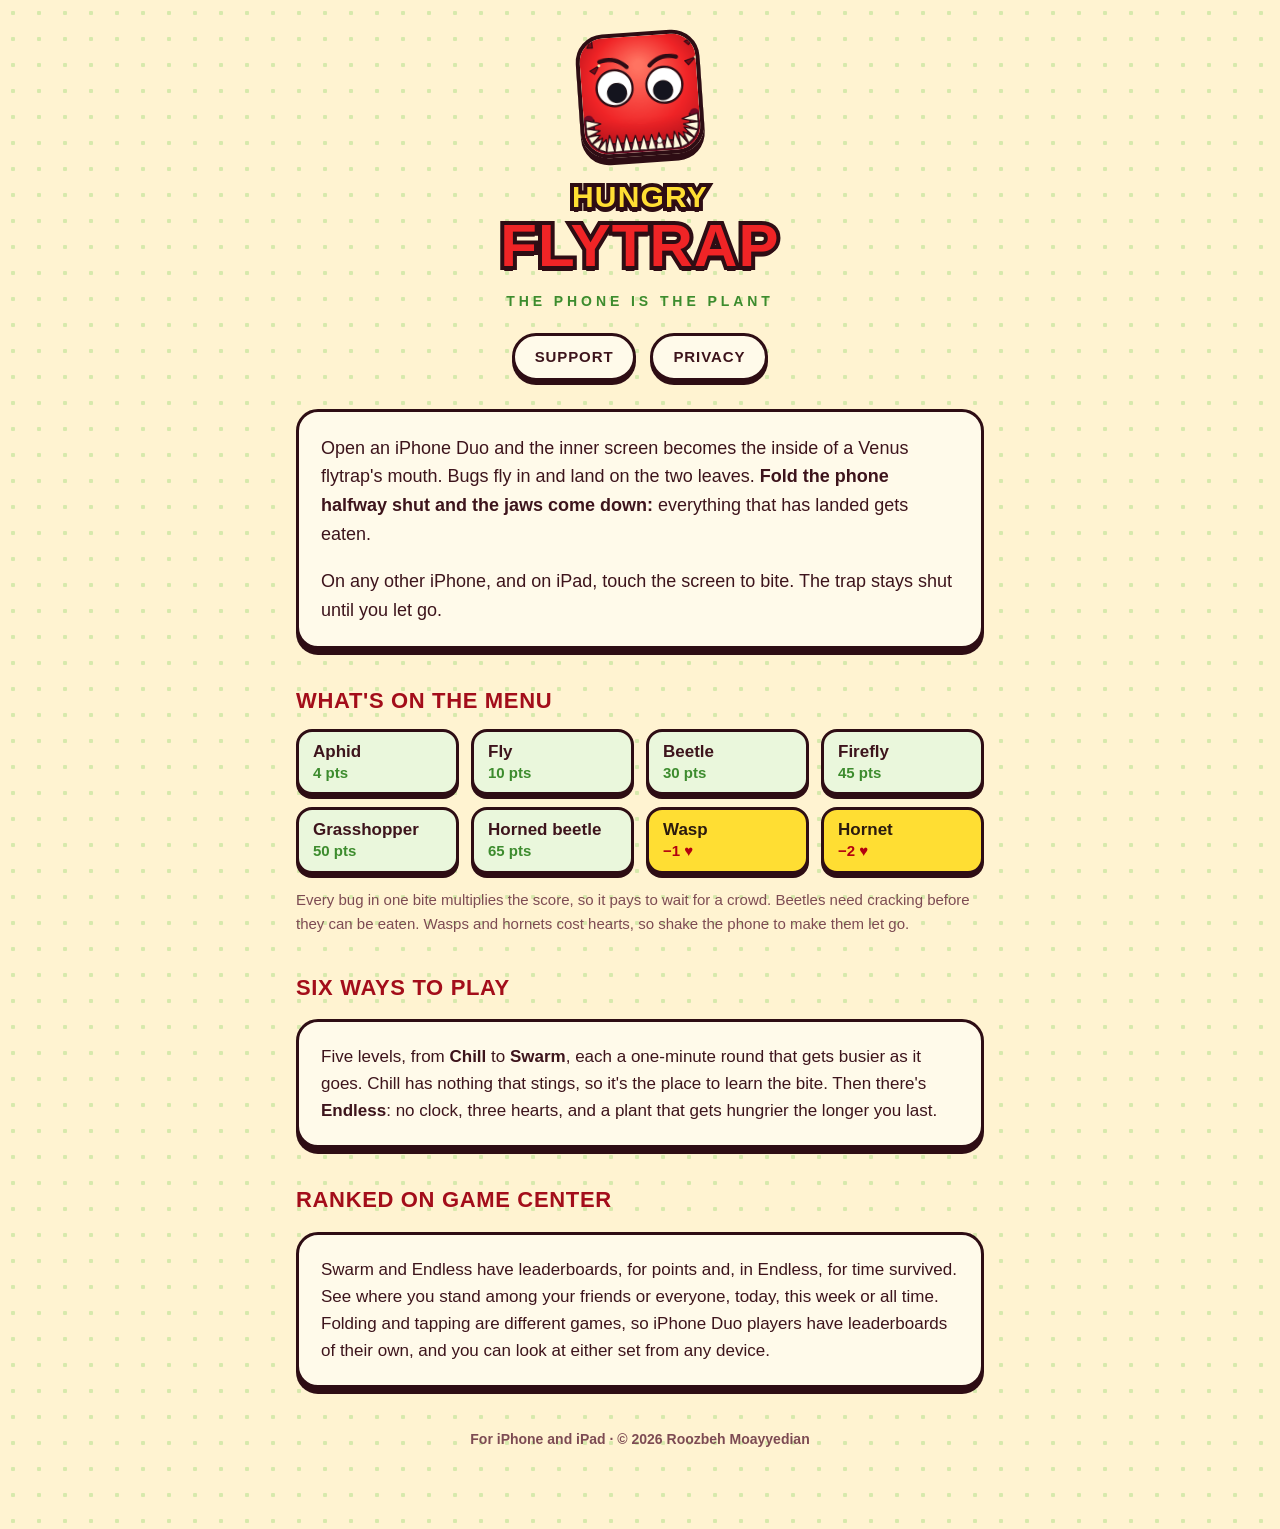
==== index.html @ b118269d "Add the Hungry Flytrap website: home, support and privacy pages Co-Authored-By: Claude Opus 5.5 <nor" ====
<!doctype html>
<html lang="en">
<head>
<meta charset="utf-8">
<meta name="viewport" content="width=device-width, initial-scale=1">
<title>Hungry Flytrap</title>
<meta name="description" content="Hungry Flytrap is a cartoon arcade game for iPhone and iPad. On iPhone Duo, the open phone is a Venus flytrap, and folding it is the bite.">
<meta name="theme-color" content="#f02426">
<meta property="og:title" content="Hungry Flytrap">
<meta property="og:description" content="The phone is the plant. Eat the bugs, not the wasps.">
<meta property="og:image" content="https://roozbehmd.github.io/hungryflytrap/icon.png">
<link rel="icon" href="icon.png">
<link rel="apple-touch-icon" href="icon.png">
<link rel="stylesheet" href="style.css">
</head>
<body>
<main>
<header>
  <img class="icon" src="icon.png" alt="Hungry Flytrap app icon: a red plant face with googly eyes and a row of teeth">
  <h1><span class="small">HUNGRY</span> FLYTRAP</h1>
  <div class="sub">THE PHONE IS THE PLANT</div>
  <nav><a href="support.html">SUPPORT</a><a href="privacy.html">PRIVACY</a></nav>
</header>

<div class="card lead">
  <p>Open an iPhone Duo and the inner screen becomes the inside of a Venus flytrap's mouth. Bugs fly in and land on the two leaves. <strong>Fold the phone halfway shut and the jaws come down:</strong> everything that has landed gets eaten.</p>
  <p>On any other iPhone, and on iPad, touch the screen to bite. The trap stays shut until you let go.</p>
</div>

<h2>WHAT'S ON THE MENU</h2>
<div class="menu">
  <div class="bug"><span>Aphid</span><b>4 pts</b></div>
  <div class="bug"><span>Fly</span><b>10 pts</b></div>
  <div class="bug"><span>Beetle</span><b>30 pts</b></div>
  <div class="bug"><span>Firefly</span><b>45 pts</b></div>
  <div class="bug"><span>Grasshopper</span><b>50 pts</b></div>
  <div class="bug"><span>Horned beetle</span><b>65 pts</b></div>
  <div class="bug sting"><span>Wasp</span><b>−1 ♥</b></div>
  <div class="bug sting"><span>Hornet</span><b>−2 ♥</b></div>
</div>
<p class="note">Every bug in one bite multiplies the score, so it pays to wait for a crowd. Beetles need cracking before they can be eaten. Wasps and hornets cost hearts, so shake the phone to make them let go.</p>

<h2>SIX WAYS TO PLAY</h2>
<div class="card">
  <p>Five levels, from <strong>Chill</strong> to <strong>Swarm</strong>, each a one-minute round that gets busier as it goes. Chill has nothing that stings, so it's the place to learn the bite. Then there's <strong>Endless</strong>: no clock, three hearts, and a plant that gets hungrier the longer you last.</p>
</div>

<h2>RANKED ON GAME CENTER</h2>
<div class="card">
  <p>Swarm and Endless have leaderboards, for points and, in Endless, for time survived. See where you stand among your friends or everyone, today, this week or all time. Folding and tapping are different games, so iPhone Duo players have leaderboards of their own, and you can look at either set from any device.</p>
</div>

<p class="foot">For iPhone and iPad · © 2026 Roozbeh Moayyedian</p>
</main>
</body>
</html>
---- style.css ----
/* Hungry Flytrap: the game's own cartoon look. Thick dark outlines, cream panels, plant red. */
:root {
  --bg: #fff3d1;
  --dot: rgba(112, 209, 77, 0.28);
  --panel: #fffaea;
  --ink: #3d141c;
  --muted: #7d4b53;
  --outline: #2e0d14;
  --red: #f02426;
  --red-text: #a30d1a;
  --green: #3d8c2e;
  --chip: #eaf7dc;
  --sting: #ffde33;
}
@media (prefers-color-scheme: dark) {
  :root {
    --bg: #1c0610;
    --dot: rgba(112, 209, 77, 0.14);
    --panel: #2c0c17;
    --ink: #fff3e6;
    --muted: #e0b4ba;
    --outline: #000000;
    --red: #ff3b36;
    --red-text: #ff9a8f;
    --green: #8be06a;
    --chip: #213a1a;
    --sting: #ffde33;
  }
}

* { box-sizing: border-box; }
html { -webkit-text-size-adjust: 100%; }
body {
  margin: 0;
  background-color: var(--bg);
  background-image: radial-gradient(var(--dot) 2px, transparent 2.5px);
  background-size: 26px 26px;
  color: var(--ink);
  font: 17px/1.6 -apple-system, BlinkMacSystemFont, "Segoe UI", Roboto, sans-serif;
}
main { max-width: 720px; margin: 0 auto; padding: 32px 16px 64px; }

/* Chunky rounded type, like the game's menus (SF Rounded on Apple devices). */
h1, h2, .sub, nav a, .bug, .foot {
  font-family: ui-rounded, "SF Pro Rounded", "Arial Rounded MT Bold", "Nunito", -apple-system, sans-serif;
}

header { text-align: center; margin-bottom: 28px; }
.icon {
  width: 124px; height: 124px;
  border-radius: 28px;
  border: 4px solid var(--outline);
  box-shadow: 0 7px 0 var(--outline);
  transform: rotate(-4deg);
}
.page .icon { width: 84px; height: 84px; border-radius: 20px; box-shadow: 0 5px 0 var(--outline); }

h1 {
  margin: 18px 0 2px;
  font-size: clamp(38px, 11vw, 60px);
  font-weight: 900;
  line-height: 1;
  letter-spacing: 0.02em;
  color: var(--red);
  -webkit-text-stroke: 8px var(--outline);
  paint-order: stroke fill;
  text-shadow: 0 5px 0 var(--outline);
}
h1 .small { display: block; font-size: 0.5em; color: var(--sting); margin-bottom: 4px; }
.page h1 { font-size: clamp(30px, 8vw, 40px); -webkit-text-stroke: 6px var(--outline); text-shadow: 0 4px 0 var(--outline); }

.sub {
  margin-top: 14px;
  color: var(--green);
  font-size: 14px;
  font-weight: 900;
  letter-spacing: 0.28em;
}

nav { display: flex; gap: 14px; justify-content: center; flex-wrap: wrap; margin-top: 20px; }
nav a {
  padding: 9px 20px;
  border: 3px solid var(--outline);
  border-radius: 999px;
  background: var(--panel);
  box-shadow: 0 4px 0 var(--outline);
  color: var(--ink);
  font-size: 15px;
  font-weight: 900;
  letter-spacing: 0.06em;
  text-decoration: none;
}
nav a:hover { transform: translateY(-1px); box-shadow: 0 5px 0 var(--outline); }
nav a:active { transform: translateY(3px); box-shadow: 0 1px 0 var(--outline); }

h2 {
  margin: 34px 0 10px;
  color: var(--red-text);
  font-size: 22px;
  font-weight: 900;
  letter-spacing: 0.03em;
}

.card {
  background: var(--panel);
  border: 3px solid var(--outline);
  border-radius: 22px;
  box-shadow: 0 6px 0 var(--outline);
  padding: 4px 22px;
  margin-top: 14px;
}
.card.lead { font-size: 18px; }
ul { padding-left: 22px; }
li { margin: 6px 0; }
a { color: var(--red-text); text-underline-offset: 3px; }
strong { color: inherit; }

.menu { display: grid; grid-template-columns: repeat(auto-fill, minmax(140px, 1fr)); gap: 12px; }
.bug {
  display: flex; flex-direction: column; align-items: flex-start;
  line-height: 1.3;
  padding: 9px 14px 10px;
  background: var(--chip);
  border: 3px solid var(--outline);
  border-radius: 16px;
  box-shadow: 0 4px 0 var(--outline);
  font-weight: 800;
}
.bug b { font-weight: 900; font-size: 15px; color: var(--green); white-space: nowrap; }
.bug.sting { background: var(--sting); color: #2b1a0e; }
.bug.sting b { color: #b3000f; }
.note { color: var(--muted); font-size: 15px; margin-top: 14px; }

.lede { text-align: center; color: var(--muted); }
.foot { text-align: center; color: var(--muted); font-size: 14px; font-weight: 700; margin-top: 40px; }
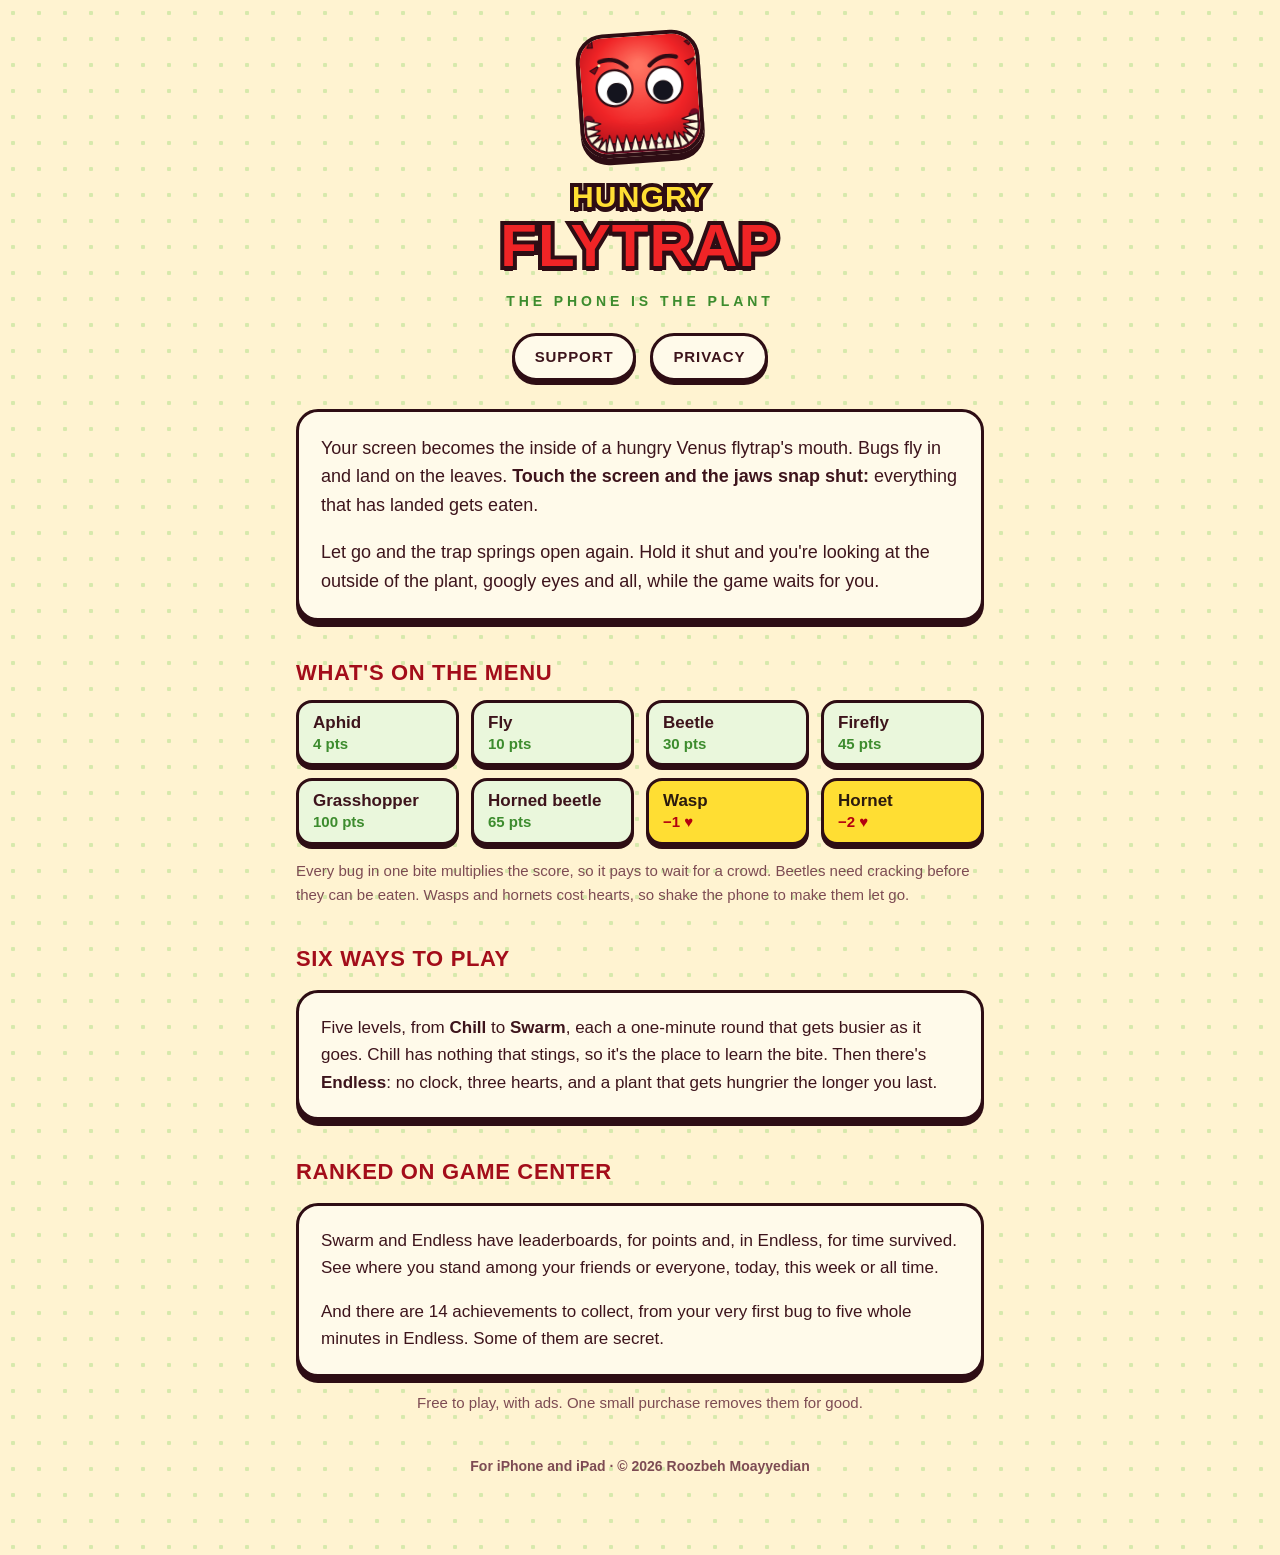
==== commit 8a337789: "Lead with iPhone and iPad, and cover the ads, Remove Ads and achievements Co-Authored-By: Claude Opu" ====
--- a/index.html
+++ b/index.html
@@ -4,7 +4,7 @@
 <meta charset="utf-8">
 <meta name="viewport" content="width=device-width, initial-scale=1">
 <title>Hungry Flytrap</title>
-<meta name="description" content="Hungry Flytrap is a cartoon arcade game for iPhone and iPad. On iPhone Duo, the open phone is a Venus flytrap, and folding it is the bite.">
+<meta name="description" content="Hungry Flytrap is a cartoon arcade game for iPhone and iPad. Your screen is a hungry Venus flytrap: snap up the bugs, leave the wasps alone.">
 <meta name="theme-color" content="#f02426">
 <meta property="og:title" content="Hungry Flytrap">
 <meta property="og:description" content="The phone is the plant. Eat the bugs, not the wasps.">
@@ -23,8 +23,8 @@
 </header>
 
 <div class="card lead">
-  <p>Open an iPhone Duo and the inner screen becomes the inside of a Venus flytrap's mouth. Bugs fly in and land on the two leaves. <strong>Fold the phone halfway shut and the jaws come down:</strong> everything that has landed gets eaten.</p>
-  <p>On any other iPhone, and on iPad, touch the screen to bite. The trap stays shut until you let go.</p>
+  <p>Your screen becomes the inside of a hungry Venus flytrap's mouth. Bugs fly in and land on the leaves. <strong>Touch the screen and the jaws snap shut:</strong> everything that has landed gets eaten.</p>
+  <p>Let go and the trap springs open again. Hold it shut and you're looking at the outside of the plant, googly eyes and all, while the game waits for you.</p>
 </div>
 
 <h2>WHAT'S ON THE MENU</h2>
@@ -33,7 +33,7 @@
   <div class="bug"><span>Fly</span><b>10 pts</b></div>
   <div class="bug"><span>Beetle</span><b>30 pts</b></div>
   <div class="bug"><span>Firefly</span><b>45 pts</b></div>
-  <div class="bug"><span>Grasshopper</span><b>50 pts</b></div>
+  <div class="bug"><span>Grasshopper</span><b>100 pts</b></div>
   <div class="bug"><span>Horned beetle</span><b>65 pts</b></div>
   <div class="bug sting"><span>Wasp</span><b>−1 ♥</b></div>
   <div class="bug sting"><span>Hornet</span><b>−2 ♥</b></div>
@@ -47,8 +47,11 @@
 
 <h2>RANKED ON GAME CENTER</h2>
 <div class="card">
-  <p>Swarm and Endless have leaderboards, for points and, in Endless, for time survived. See where you stand among your friends or everyone, today, this week or all time. Folding and tapping are different games, so iPhone Duo players have leaderboards of their own, and you can look at either set from any device.</p>
+  <p>Swarm and Endless have leaderboards, for points and, in Endless, for time survived. See where you stand among your friends or everyone, today, this week or all time.</p>
+  <p>And there are 14 achievements to collect, from your very first bug to five whole minutes in Endless. Some of them are secret.</p>
 </div>
+
+<p class="note" style="text-align:center">Free to play, with ads. One small purchase removes them for good.</p>
 
 <p class="foot">For iPhone and iPad · © 2026 Roozbeh Moayyedian</p>
 </main>
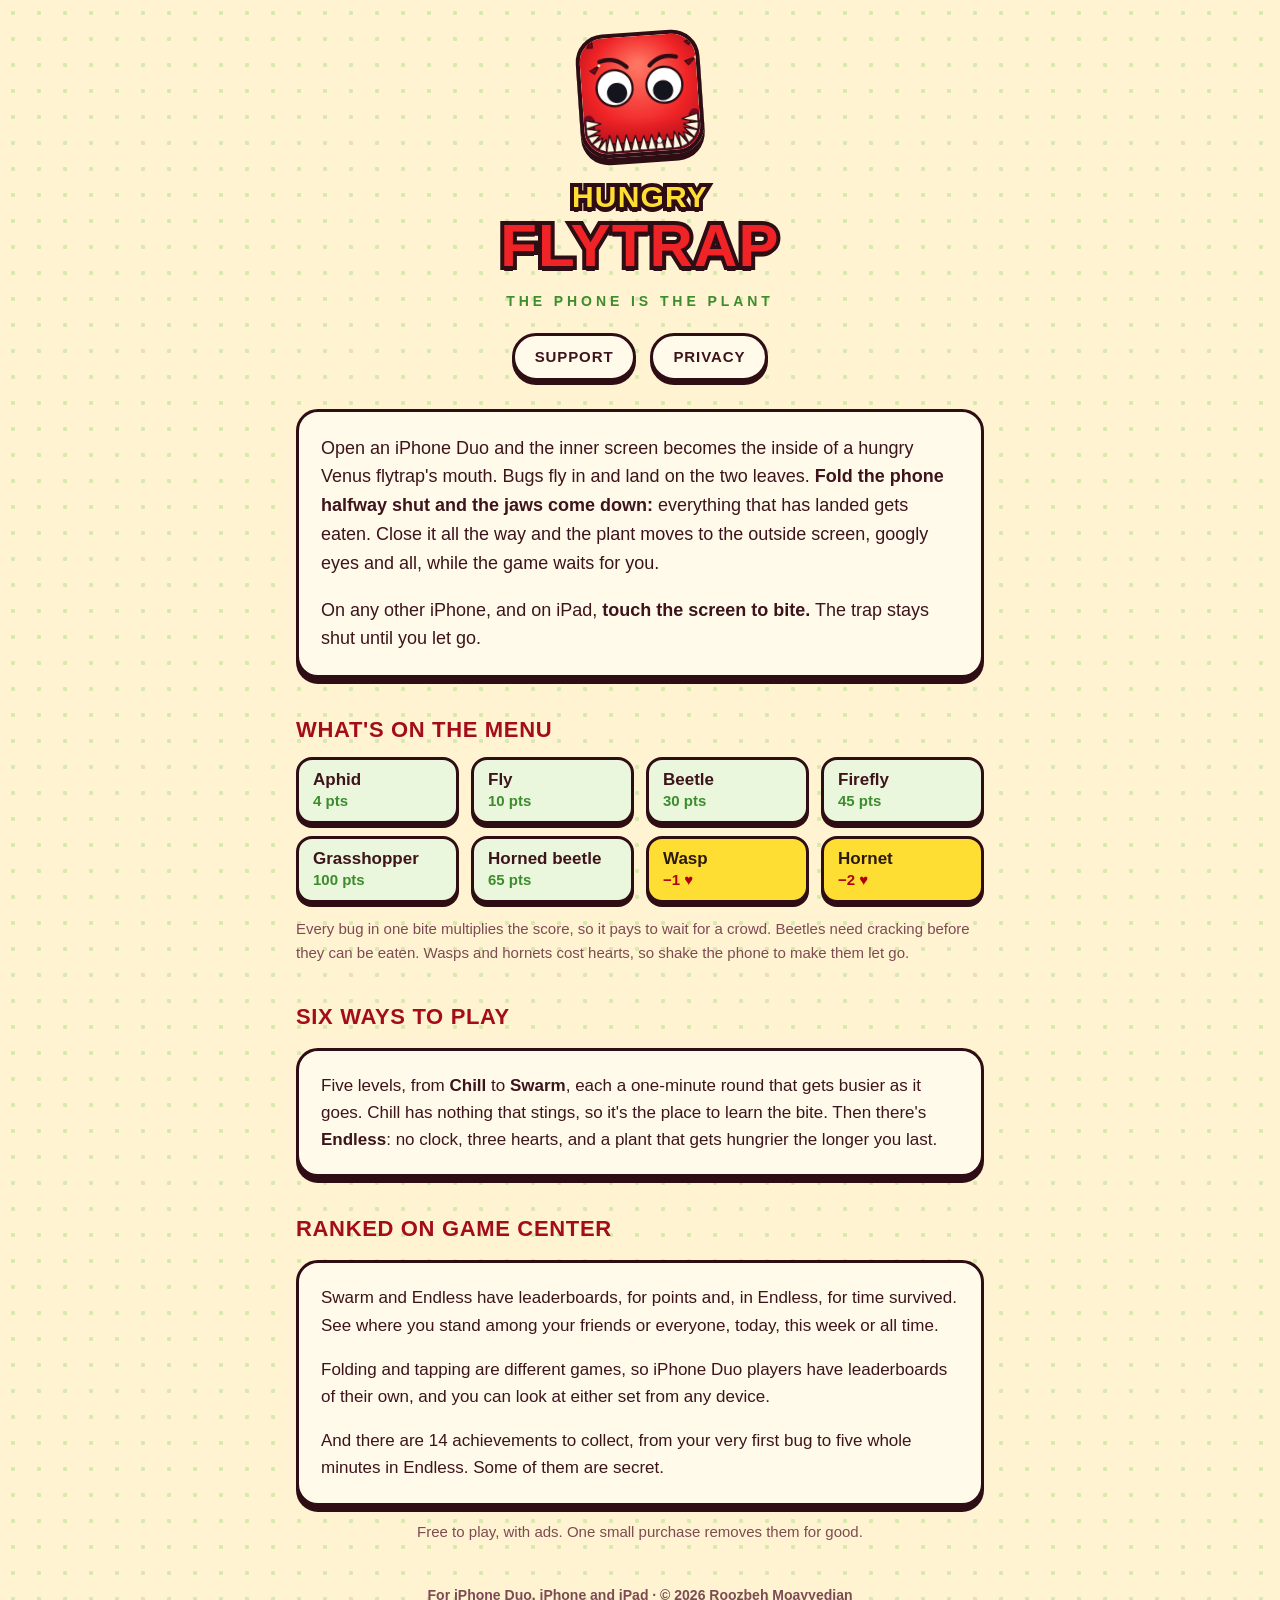
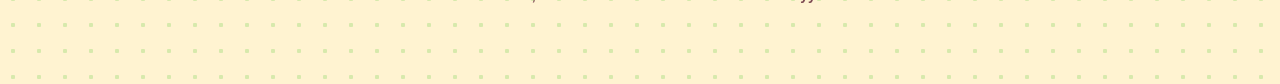
==== commit 082253d2: "Say what the game does with ads, tracking and Remove Ads The privacy policy, support page and home p" ====
--- a/index.html
+++ b/index.html
@@ -4,7 +4,7 @@
 <meta charset="utf-8">
 <meta name="viewport" content="width=device-width, initial-scale=1">
 <title>Hungry Flytrap</title>
-<meta name="description" content="Hungry Flytrap is a cartoon arcade game for iPhone and iPad. Your screen is a hungry Venus flytrap: snap up the bugs, leave the wasps alone.">
+<meta name="description" content="Hungry Flytrap is a cartoon arcade game for iPhone Duo, iPhone and iPad. Your phone is a hungry Venus flytrap: snap up the bugs, leave the wasps alone. On iPhone Duo, folding the phone is the bite.">
 <meta name="theme-color" content="#f02426">
 <meta property="og:title" content="Hungry Flytrap">
 <meta property="og:description" content="The phone is the plant. Eat the bugs, not the wasps.">
@@ -23,8 +23,8 @@
 </header>
 
 <div class="card lead">
-  <p>Your screen becomes the inside of a hungry Venus flytrap's mouth. Bugs fly in and land on the leaves. <strong>Touch the screen and the jaws snap shut:</strong> everything that has landed gets eaten.</p>
-  <p>Let go and the trap springs open again. Hold it shut and you're looking at the outside of the plant, googly eyes and all, while the game waits for you.</p>
+  <p>Open an iPhone Duo and the inner screen becomes the inside of a hungry Venus flytrap's mouth. Bugs fly in and land on the two leaves. <strong>Fold the phone halfway shut and the jaws come down:</strong> everything that has landed gets eaten. Close it all the way and the plant moves to the outside screen, googly eyes and all, while the game waits for you.</p>
+  <p>On any other iPhone, and on iPad, <strong>touch the screen to bite.</strong> The trap stays shut until you let go.</p>
 </div>
 
 <h2>WHAT'S ON THE MENU</h2>
@@ -48,12 +48,13 @@
 <h2>RANKED ON GAME CENTER</h2>
 <div class="card">
   <p>Swarm and Endless have leaderboards, for points and, in Endless, for time survived. See where you stand among your friends or everyone, today, this week or all time.</p>
+  <p>Folding and tapping are different games, so iPhone Duo players have leaderboards of their own, and you can look at either set from any device.</p>
   <p>And there are 14 achievements to collect, from your very first bug to five whole minutes in Endless. Some of them are secret.</p>
 </div>
 
 <p class="note" style="text-align:center">Free to play, with ads. One small purchase removes them for good.</p>
 
-<p class="foot">For iPhone and iPad · © 2026 Roozbeh Moayyedian</p>
+<p class="foot">For iPhone Duo, iPhone and iPad · © 2026 Roozbeh Moayyedian</p>
 </main>
 </body>
 </html>
